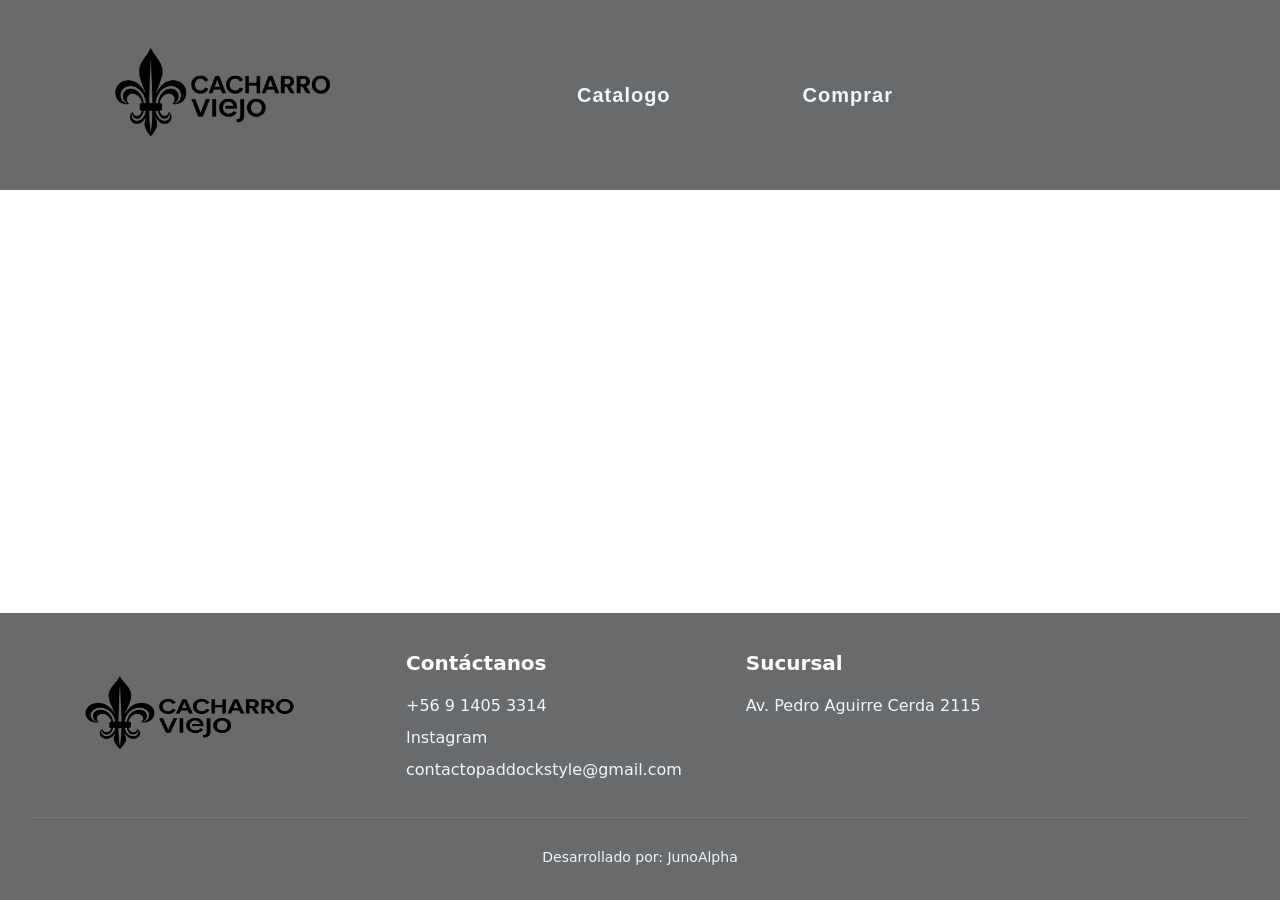
==== Juan Navarrete Fritz/catalogo.html @ e700becf "Add files via upload" ====
<!DOCTYPE html>
<html lang="es">
<head>
    <meta charset="UTF-8">
    <meta name="viewport" content="width=device-width, initial-scale=1.0">
    <title>Document</title>
    <link rel="stylesheet" href="styles.css">
    <link href="https://cdn.jsdelivr.net/npm/bootstrap@5.3.0/dist/css/bootstrap.min.css" rel="stylesheet">
</head>
<body>
    <header>
        <nav class="main_navbar">
      <div class="logo_container">
        <a href="index.html"><img src="Imagenes/Gemini_Generated_Image_rsvi2drsvi2drsvi (1).png" alt="Cacharro Viejo Logo"></a>
      </div>
      <ul>
        <li class="nav-cont"><a href="catalogo.html">Catalogo</a></li>
        <li class="nav-cont"><a href="compra.html">Comprar</a></li>
      </ul>
    </nav>
    </header>  

    <section class="footer_main">
    <footer class="footer_settings">
      <div class="footer_top">
        <a class="logo_link" href="index.html"><img src="Imagenes/Gemini_Generated_Image_rsvi2drsvi2drsvi (1).png" alt="Paddock Style logo"></a>
        <div class="footer_columns">
          <div class="footer_col">
            <p class="col_title">Contáctanos</p>
            <div class="col_info">
              <li><i class="bi bi-telephone"></i> +56 9 1405 3314</li>
              <li><a href="https://www.instagram.com/" target="_blank"><i class="bi bi-instagram"></i> Instagram</a>
              </li>
              <li><a href="mailto:juan.navarrete.fritz@gmail.com?subject=Consulta"><i
                    class="bi bi-envelope-at-fill"></i> contactopaddockstyle@gmail.com</a></li>
            </div>
          </div>
          <div class="footer_col">
            <p class="col_title">Sucursal</p>
            <div class="col_info">
              <a href="https://maps.app.goo.gl/JxFjL1ubP11rrr3u6" target="_blank"><i class="bi bi-geo-alt"></i> Av.
                Pedro Aguirre Cerda 2115</a>
            </div>
          </div>
        </div>
      </div>
      <hr class="footer_line">
      <div class="footer_bottom">
        <a href="https://github.com/JunoAlpha" target="_blank" class="dev_link">Desarrollado por: JunoAlpha</a>
      </div>
    </footer>
    <script src="app.js"></script>
    <script src="https://cdn.jsdelivr.net/npm/bootstrap@5.3.0/dist/js/bootstrap.bundle.min.js"></script>
</body>
</html>
---- Juan Navarrete Fritz/styles.css ----
body {
    background-color: rgb(203, 208, 211);
    margin: 0;
    display: grid;
    flex-direction: column;
    grid-template-rows: auto 1fr auto;
    min-height: 100vh;
    height: 100%;
    overflow-y: scroll;
}

main {
    flex: 1 0 auto;
}

header {
    position: sticky;
    top: 0;
    z-index: 1000;
}

.main_navbar {
    display: flex;
    justify-content: space-between;
    align-items: center;
    padding: 10px;
    background-color: #686a6c ;
}

.logo_container {
    margin-left: 50px;
    background-color: transparent;
}

.logo_container img {
    width: 320px;
    height: 170px;
}

.main_navbar ul {
    display: flex;
    position: relative;
    right: 90px;
    justify-content: center;
    list-style: none;
    gap: 100px;
    flex: 1;
    padding: 0;
    margin: 0;
}

.main_navbar a {
    text-decoration: none;
    color: aliceblue;
    padding: 0.5rem 1rem;
    border-radius: 5px;
    transition: background-color 0.3s ease;
    font-size: 20px;
    font-weight: bold;
    font-family: 'Allerta Stencil', sans-serif;
    letter-spacing: 1px;
}

.main_navbar a:hover {
    background-color: rgba(255, 255, 255, 0.2);
    color: aliceblue;
}

.logo_container a {
    padding: 0;
    border-radius: 0;
    transition: none;
}

.logo_container a:hover {
    width: 320px;
    height: 170px;
    background-color: transparent;
}

.footer_main {
    display: flex;
    justify-content: flex-end;
    flex-direction: column;
    margin-top: auto;
    flex-shrink: 0;
    flex-wrap: wrap;
}

.footer_settings {
    display: flex;
    flex-direction: column;
    padding: 2rem;
    background-color: #686a6c;
    flex-wrap: wrap;

}

.footer_top {
    display: flex;
    align-items: center;
    gap: 4rem;
    padding-bottom: 1rem;
}

.logo_link {
    margin: 0;
}

.footer_settings img {
    width: 310px;
    height: 140px;
}

.footer_columns {
    display: flex;
    gap: 4rem;
}

.footer_col {
    display: flex;
    flex-direction: column;
    gap: 0.5rem;
}

.col_title {
    font-size: 20px;
    font-weight: bold;
    color: white;
    margin: 0 0 0.5rem 0;
}

.col_info {
    display: flex;
    flex-direction: column;
    gap: 0.5rem;
    list-style: none;
    color: aliceblue;
}

.col_info a {
    text-decoration: none;
    color: aliceblue;
    list-style: none;
}

.col_info a:hover {
    text-decoration: underline;
    color: aliceblue;
}

.footer_line {
    border: none;
    border-top: 1px solid rgba(255, 255, 255, 0.4);
    width: 100%;
}

.footer_bottom {
    display: flex;
    justify-content: center;
    padding-top: 0.8rem;
}

.dev_link {
    text-decoration: none;
    font-size: 14px;
    color: aliceblue;
    margin: 0;
}

.dev_link:hover {
    text-decoration: underline;
}

/* Imagen Principal (Hero) */
.hero_section {
    width: 100%;
    height: 100%;
    display: flex;
    justify-content: center;
}

.hero_image {
    width: 100%;
    object-fit: cover;
}

@media (max-width: 1024px) {
    .main_navbar ul {
        gap: 30px;
        left: 20px;
    }

    .logo_container {
        margin-left: 20px;
    }

    .logo_container img {
        width: 170px;
        height: 70px;
    }

    .main_navbar a {
        font-size: 15px;
        padding: 0.4rem 0.6rem;
    }
}

@media (max-width: 768px) {
    .main_navbar {
        flex-direction: column;
        padding: 15px;
    }

    .logo_container {
        margin-left: 0;
    }

    .main_navbar ul {
        flex-wrap: wrap;
        justify-content: center;
        left: 0;
        gap: 10px;
        padding: 10px 0;
    }

    .footer_top {
        flex-direction: column;
        align-items: center;
        gap: 2rem;
    }

    .footer_columns {
        flex-direction: column;
        gap: 2rem;
        align-items: center;
        text-align: center;
    }
}

@media (max-width: 480px) {
    .main_navbar ul {
        flex-direction: column;
        align-items: center;
        gap: 5px;
    }

    .logo_container img {
        width: 150px;
        height: 60px;
    }

    .main_navbar a {
        font-size: 14px;
    }

    .footer_settings {
        padding: 1rem;
    }

    .footer_settings img {
        width: 200px;
        height: 90px;
    }

    .footer_top {
        flex-direction: column;
        align-items: center;
        gap: 1rem;
    }

    .footer_columns {
        flex-direction: column;
        align-items: center;
        text-align: center;
        gap: 1.5rem;
    }

    .col_title {
        font-size: 16px;
    }

    .col_info a {
        font-size: 14px;
    }

    .dev_link {
        font-size: 12px;
        text-align: center;
    }

    .hero_image {
        height: auto;
        max-height: 600px;
}


@media (min-width: 992px) {
    .hero_image {
        height: auto;
        max-height: 600px;
    }
}

@media (max-width: 769px) {
    .hero_image {
        overflow: hidden;
    }
}

@media (max-width: 769px) {
    .hero_image {
        width: 100%;
        height: 100%;
    }
}
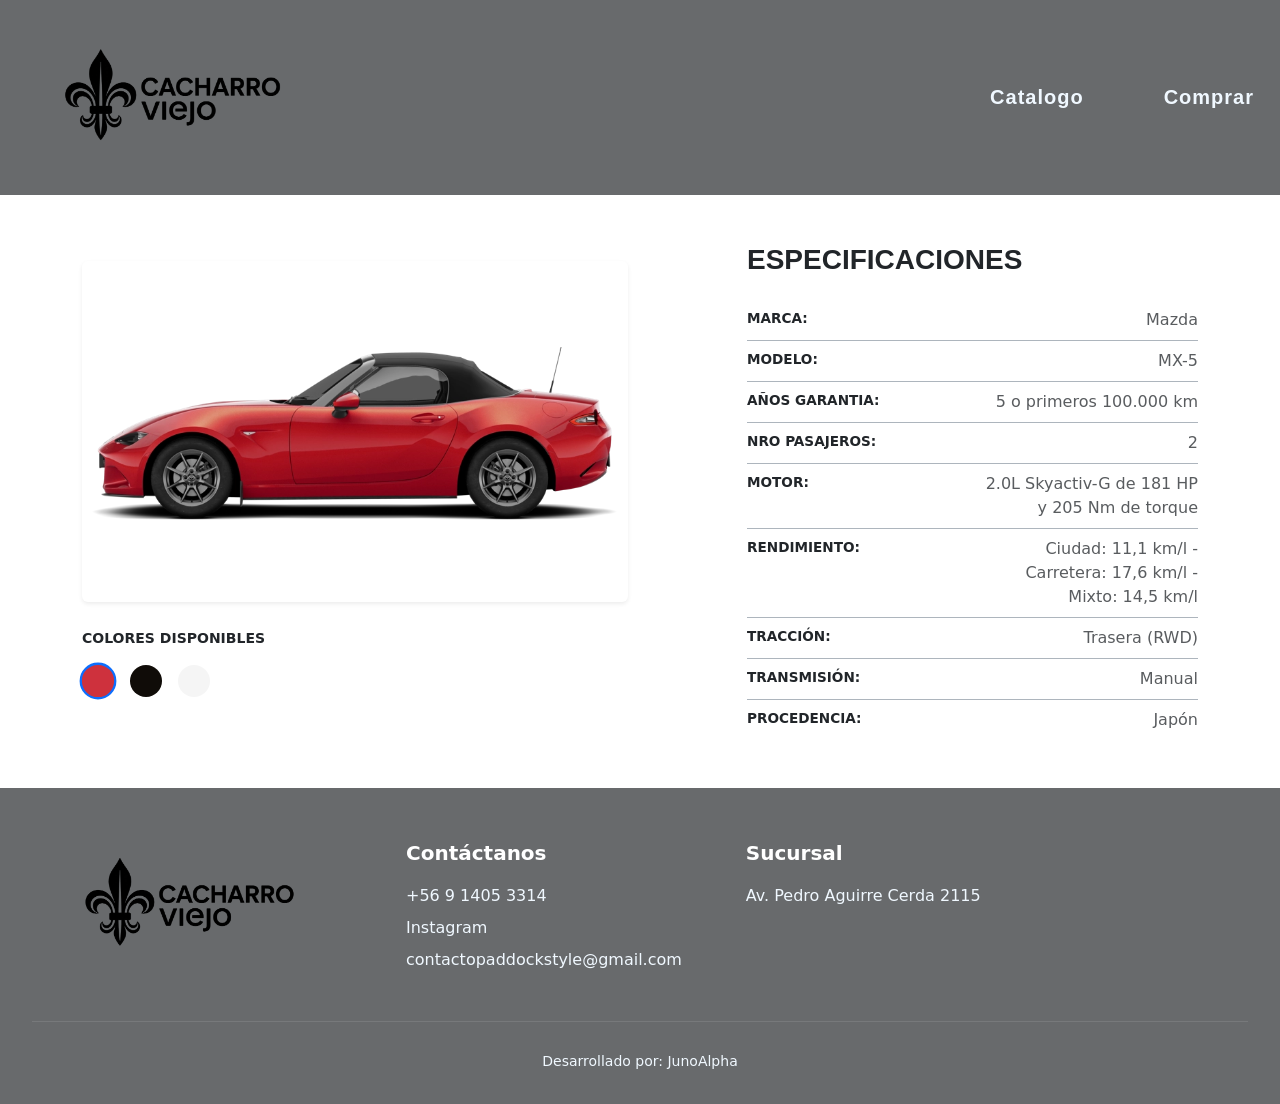
==== commit c5f14a5b: "Creado las bases de las paginas html y selector de colores del auto e informacion de este" ====
--- a/Juan Navarrete Fritz/catalogo.html
+++ b/Juan Navarrete Fritz/catalogo.html
@@ -20,6 +20,25 @@
     </nav>
     </header>  
 
+    <div class="container my-5">
+        <div class="row align-items-center">
+            <!-- Izquierda: Imagen y Colores -->
+            <div class="col-md-6 mb-4">
+                <img id="imagen_vehiculo" alt="Vehículo" class="img-fluid mb-4 rounded shadow-sm">
+                
+                <label class="form-label fw-bold small text-uppercase ls-1">Colores Disponibles</label>
+                <div id="selector_colores" class="d-flex flex-wrap gap-3 mt-2"></div>
+            </div>
+            
+            <!-- Derecha: Detalles de las primeras 10 propiedades -->
+            <div class="col-md-5 offset-md-1">
+                <h3 class="mb-4 text-uppercase fw-bold" style="font-family: 'Allerta Stencil', sans-serif;">Especificaciones</h3>
+                <ul id="detalles-auto" class="list-group list-group-flush">
+                    <!-- JS inyectará los detalles aquí -->
+                </ul>
+            </div>
+        </div>
+    </div>
     <section class="footer_main">
     <footer class="footer_settings">
       <div class="footer_top">
--- a/Juan Navarrete Fritz/styles.css
+++ b/Juan Navarrete Fritz/styles.css
@@ -28,23 +28,23 @@
 }
 
 .logo_container {
-    margin-left: 50px;
     background-color: transparent;
+    display: flex;
+    align-items: center;
 }
 
 .logo_container img {
-    width: 320px;
-    height: 170px;
+    max-width: 320px;
+    height: auto;
+    width: 100%;
 }
 
 .main_navbar ul {
     display: flex;
-    position: relative;
-    right: 90px;
     justify-content: center;
+    align-items: center;
     list-style: none;
-    gap: 100px;
-    flex: 1;
+    gap: 3rem;
     padding: 0;
     margin: 0;
 }
@@ -85,6 +85,7 @@
     margin-top: auto;
     flex-shrink: 0;
     flex-wrap: wrap;
+    margin-bottom: 0;
 }
 
 .footer_settings {
@@ -108,8 +109,9 @@
 }
 
 .footer_settings img {
-    width: 310px;
-    height: 140px;
+    max-width: 310px;
+    height: auto;
+    width: 100%;
 }
 
 .footer_columns {
@@ -185,133 +187,117 @@
     object-fit: cover;
 }
 
+.coloresDiv input[type="radio"] {
+    position: absolute;
+    opacity: 0;
+    width: 0;
+    height: 0;
+}
+.color-circle {
+    display: block;
+    width: 32px;
+    height: 32px;
+    border-radius: 50%;
+    border: 2px solid transparent;
+    transition: all 0.3s ease;
+    cursor: pointer;
+}
+.coloresDiv input:checked + .color-circle {
+    border-color: #0d6efd;
+    transform: scale(1.15);
+}
+
+/* --- Media Queries Responsivos --- */
+
+/* Tablets (1024px) */
 @media (max-width: 1024px) {
     .main_navbar ul {
-        gap: 30px;
-        left: 20px;
-    }
-
-    .logo_container {
-        margin-left: 20px;
+        gap: 1.5rem;
     }
 
     .logo_container img {
-        width: 170px;
-        height: 70px;
+        max-width: 250px;
     }
 
     .main_navbar a {
-        font-size: 15px;
-        padding: 0.4rem 0.6rem;
-    }
-}
-
+        font-size: 18px;
+    }
+    
+    .footer_top {
+        gap: 2rem;
+    }
+
+    .footer_columns {
+        gap: 2rem;
+    }
+}
+
+/* Teléfonos y Tablets en vertical (768px) */
 @media (max-width: 768px) {
     .main_navbar {
         flex-direction: column;
-        padding: 15px;
-    }
-
-    .logo_container {
-        margin-left: 0;
+        padding: 1rem;
+        gap: 1rem;
+    }
+
+    .logo_container img {
+        max-width: 200px;
     }
 
     .main_navbar ul {
+        gap: 1rem;
         flex-wrap: wrap;
-        justify-content: center;
-        left: 0;
-        gap: 10px;
-        padding: 10px 0;
     }
 
     .footer_top {
         flex-direction: column;
         align-items: center;
+        text-align: center;
         gap: 2rem;
     }
 
     .footer_columns {
         flex-direction: column;
+        align-items: center;
         gap: 2rem;
-        align-items: center;
-        text-align: center;
-    }
-}
-
+    }
+
+    .footer_settings img {
+        max-width: 250px;
+    }
+    
+    .hero_image {
+        max-height: 400px;
+    }
+}
+
+/* Teléfonos pequeños (480px) */
 @media (max-width: 480px) {
     .main_navbar ul {
         flex-direction: column;
-        align-items: center;
-        gap: 5px;
+        width: 100%;
+        gap: 0.5rem;
+    }
+    
+    .main_navbar a {
+        display: block;
+        width: 100%;
+        text-align: center;
     }
 
     .logo_container img {
-        width: 150px;
-        height: 60px;
-    }
-
-    .main_navbar a {
-        font-size: 14px;
+        max-width: 150px;
     }
 
     .footer_settings {
         padding: 1rem;
     }
-
-    .footer_settings img {
-        width: 200px;
-        height: 90px;
-    }
-
-    .footer_top {
-        flex-direction: column;
-        align-items: center;
-        gap: 1rem;
-    }
-
-    .footer_columns {
-        flex-direction: column;
-        align-items: center;
-        text-align: center;
-        gap: 1.5rem;
-    }
-
+    
+    .hero_image {
+        max-height: 300px;
+    }
+    
     .col_title {
-        font-size: 16px;
-    }
-
-    .col_info a {
-        font-size: 14px;
-    }
-
-    .dev_link {
-        font-size: 12px;
-        text-align: center;
-    }
-
-    .hero_image {
-        height: auto;
-        max-height: 600px;
-}
-
-
-@media (min-width: 992px) {
-    .hero_image {
-        height: auto;
-        max-height: 600px;
-    }
-}
-
-@media (max-width: 769px) {
-    .hero_image {
-        overflow: hidden;
-    }
-}
-
-@media (max-width: 769px) {
-    .hero_image {
-        width: 100%;
-        height: 100%;
-    }
-}
-
+        font-size: 18px;
+    }
+}
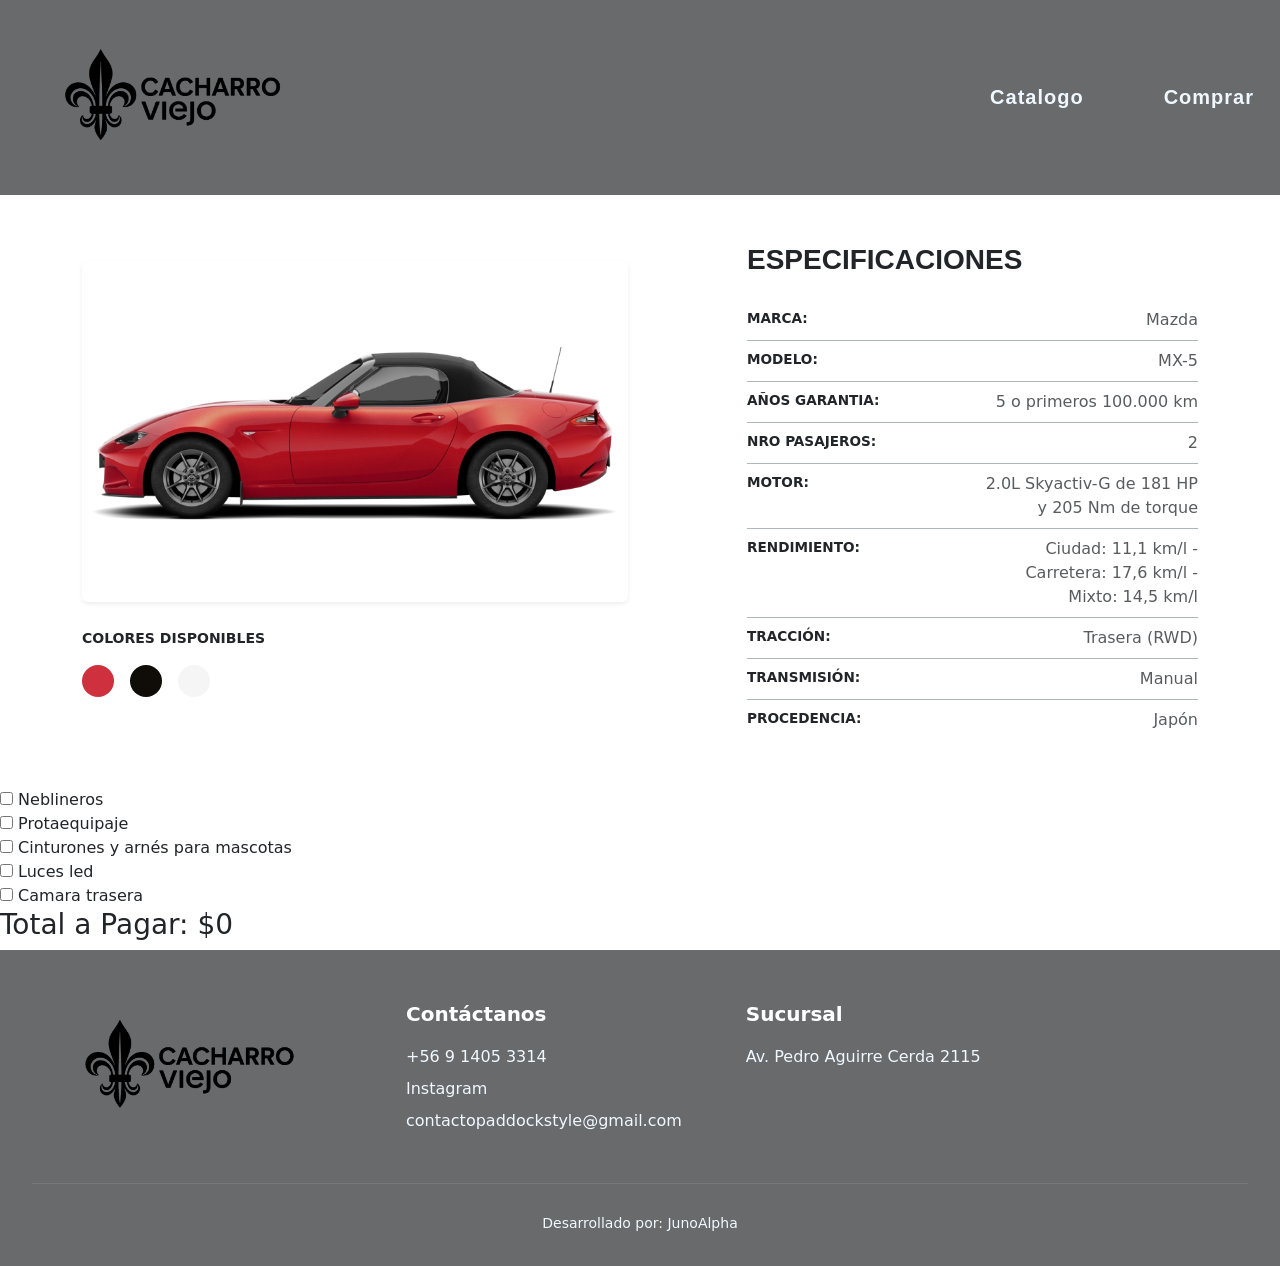
==== commit 649bf589: "feat: completadas las funciones checkbox de los adicionales al auto, junto con el calculo de los val" ====
--- a/Juan Navarrete Fritz/catalogo.html
+++ b/Juan Navarrete Fritz/catalogo.html
@@ -39,6 +39,14 @@
             </div>
         </div>
     </div>
+
+    <div id="contenedor_adicionales"></div>
+
+    <div class="resumen-compra">
+        <h3>Total a Pagar: $<span id="precio_total_display">0</span></h3>
+    </div>
+
+
     <section class="footer_main">
     <footer class="footer_settings">
       <div class="footer_top">
--- a/Juan Navarrete Fritz/styles.css
+++ b/Juan Navarrete Fritz/styles.css
@@ -193,7 +193,7 @@
     width: 0;
     height: 0;
 }
-.color-circle {
+.selector_circulo {
     display: block;
     width: 32px;
     height: 32px;
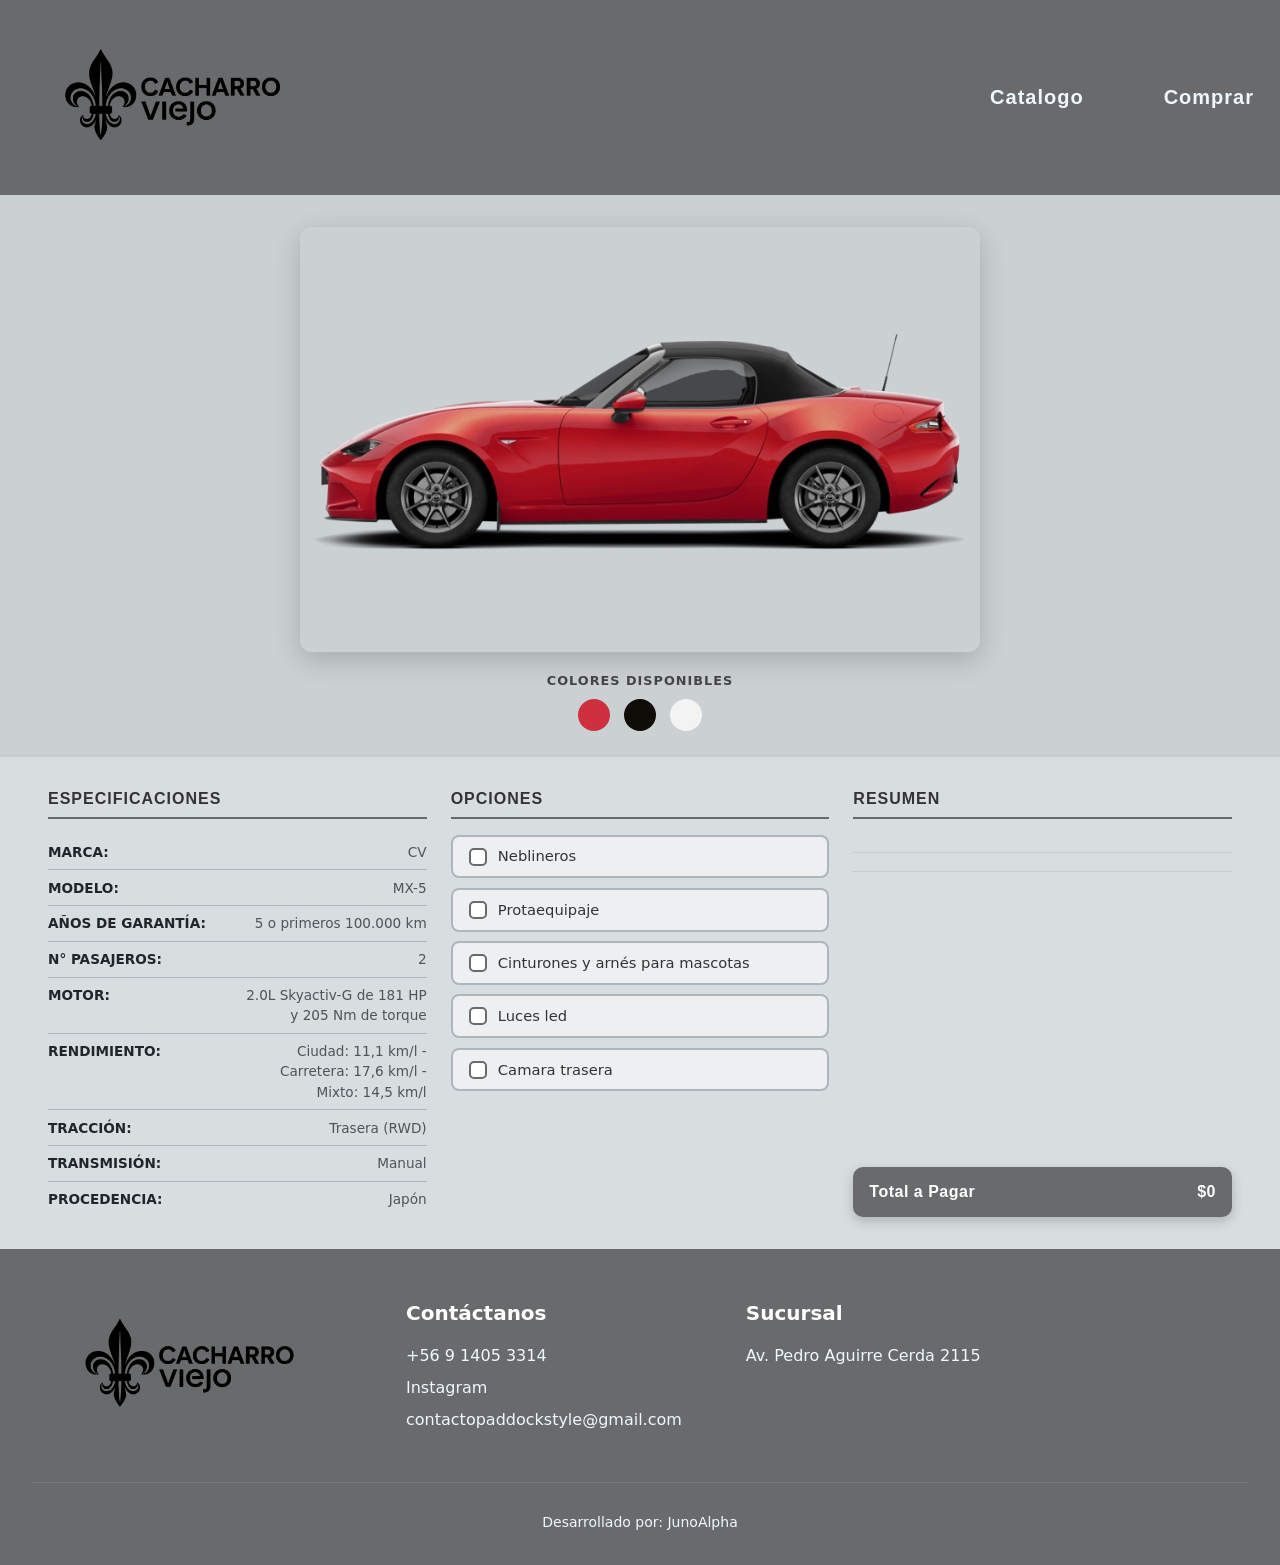
==== commit cbbcb95d: "feat & fix: se arreglaron las funciones de display de las pantallas de catalogo y compra par que cum" ====
--- a/Juan Navarrete Fritz/catalogo.html
+++ b/Juan Navarrete Fritz/catalogo.html
@@ -20,31 +20,45 @@
     </nav>
     </header>  
 
-    <div class="container my-5">
-        <div class="row align-items-center">
-            <!-- Izquierda: Imagen y Colores -->
-            <div class="col-md-6 mb-4">
-                <img id="imagen_vehiculo" alt="Vehículo" class="img-fluid mb-4 rounded shadow-sm">
-                
-                <label class="form-label fw-bold small text-uppercase ls-1">Colores Disponibles</label>
-                <div id="selector_colores" class="d-flex flex-wrap gap-3 mt-2"></div>
-            </div>
-            
-            <!-- Derecha: Detalles de las primeras 10 propiedades -->
-            <div class="col-md-5 offset-md-1">
-                <h3 class="mb-4 text-uppercase fw-bold" style="font-family: 'Allerta Stencil', sans-serif;">Especificaciones</h3>
-                <ul id="detalles-auto" class="list-group list-group-flush">
-                    <!-- JS inyectará los detalles aquí -->
-                </ul>
+    <!-- ── HERO: foto + colores centrados ── -->
+    <section class="catalogo-hero">
+        <img id="imagen_vehiculo" alt="Vehículo" class="catalogo-hero__img">
+        <div class="catalogo-hero__colores">
+            <label class="catalogo-hero__colores-label">Colores Disponibles</label>
+            <div id="selector_colores" class="catalogo-hero__selector"></div>
+        </div>
+    </section>
+
+    <!-- ── PANEL INFERIOR: 3 columnas ── -->
+    <section class="catalogo-panel">
+
+        <!-- Columna 1: Especificaciones -->
+        <div class="catalogo-panel__specs">
+            <h3 class="catalogo-panel__titulo">Especificaciones</h3>
+            <ul id="detalles-auto" class="list-group list-group-flush">
+                <!-- JS inyectará los detalles aquí -->
+            </ul>
+        </div>
+
+        <!-- Columna 2: Opciones adicionales -->
+        <div class="catalogo-panel__opciones">
+            <h3 class="catalogo-panel__titulo">Opciones</h3>
+            <div id="contenedor_adicionales"></div>
+        </div>
+
+        <!-- Columna 3: Resumen de compra -->
+        <div class="catalogo-panel__resumen">
+            <h3 class="catalogo-panel__titulo">Resumen</h3>
+            <p id="valor_base" class="resumen-linea"></p>
+            <p id="valor_color" class="resumen-linea"></p>
+            <ul id="valor_extras" class="resumen-extras"></ul>
+            <div class="resumen-total">
+                <span>Total a Pagar</span>
+                <span id="precio_total_display">$0</span>
             </div>
         </div>
-    </div>
 
-    <div id="contenedor_adicionales"></div>
-
-    <div class="resumen-compra">
-        <h3>Total a Pagar: $<span id="precio_total_display">0</span></h3>
-    </div>
+    </section>
 
 
     <section class="footer_main">
--- a/Juan Navarrete Fritz/styles.css
+++ b/Juan Navarrete Fritz/styles.css
@@ -301,3 +301,342 @@
         font-size: 18px;
     }
 }
+
+/* ══════════════════════════════════════════════
+   CATÁLOGO — HERO (foto + colores)
+══════════════════════════════════════════════ */
+.catalogo-hero {
+    display: flex;
+    flex-direction: column;
+    align-items: center;
+    padding: 2rem 1rem 1.5rem;
+    background-color: rgb(203, 208, 211);
+}
+
+.catalogo-hero__img {
+    width: 100%;
+    max-width: 680px;
+    height: auto;
+    border-radius: 12px;
+    box-shadow: 0 8px 28px rgba(0,0,0,0.18);
+    object-fit: cover;
+}
+
+.catalogo-hero__colores {
+    display: flex;
+    flex-direction: column;
+    align-items: center;
+    gap: 0.6rem;
+    margin-top: 1.2rem;
+}
+
+.catalogo-hero__colores-label {
+    font-size: 0.8rem;
+    font-weight: 700;
+    text-transform: uppercase;
+    letter-spacing: 1px;
+    color: #444;
+}
+
+.catalogo-hero__selector {
+    display: flex;
+    gap: 0.9rem;
+    flex-wrap: wrap;
+    justify-content: center;
+}
+
+/* ══════════════════════════════════════════════
+   CATÁLOGO — PANEL 3 COLUMNAS
+══════════════════════════════════════════════ */
+.catalogo-panel {
+    display: grid;
+    grid-template-columns: 1fr 1fr 1fr;
+    gap: 1.5rem;
+    padding: 2rem 3rem;
+    background-color: #d8dde0;
+    border-top: 2px solid rgba(0,0,0,0.08);
+}
+
+.catalogo-panel__titulo {
+    font-family: 'Allerta Stencil', sans-serif;
+    font-size: 1rem;
+    font-weight: 700;
+    text-transform: uppercase;
+    letter-spacing: 1px;
+    color: #333;
+    margin-bottom: 1rem;
+    padding-bottom: 0.5rem;
+    border-bottom: 2px solid #686a6c;
+}
+
+/* ── Specs (columna izquierda) ── */
+.catalogo-panel__specs .list-group-item {
+    background: transparent;
+    font-size: 0.85rem;
+    padding: 0.45rem 0;
+}
+
+/* ── Opciones / adicionales (columna central) ── */
+.catalogo-panel__opciones {
+    display: flex;
+    flex-direction: column;
+}
+
+.adicionalesDiv {
+    display: flex;
+    align-items: center;
+    margin-bottom: 0.6rem;
+}
+
+/* Ocultar el checkbox nativo */
+.adicionalesDiv input[type="checkbox"] {
+    position: absolute;
+    opacity: 0;
+    width: 0;
+    height: 0;
+}
+
+/* Checkbox estilizado */
+.adicional-label {
+    display: flex;
+    align-items: center;
+    gap: 0.7rem;
+    cursor: pointer;
+    font-size: 0.92rem;
+    color: #333;
+    padding: 0.55rem 1rem;
+    border-radius: 8px;
+    border: 2px solid #adb5bd;
+    background: rgba(255,255,255,0.55);
+    width: 100%;
+    transition: border-color 0.2s ease, background 0.2s ease, box-shadow 0.2s ease;
+    user-select: none;
+}
+
+/* Cuadrado personalizado a la izquierda del label */
+.adicional-label::before {
+    content: "";
+    display: inline-block;
+    flex-shrink: 0;
+    width: 18px;
+    height: 18px;
+    border-radius: 5px;
+    border: 2px solid #686a6c;
+    background: white;
+    transition: background 0.2s ease, border-color 0.2s ease;
+}
+
+/* Estado marcado */
+.adicionalesDiv input[type="checkbox"]:checked + .adicional-label {
+    border-color: #686a6c;
+    background: rgba(104, 106, 108, 0.12);
+    box-shadow: 0 2px 8px rgba(104,106,108,0.2);
+}
+
+.adicionalesDiv input[type="checkbox"]:checked + .adicional-label::before {
+    background: #686a6c;
+    border-color: #686a6c;
+    background-image: url("data:image/svg+xml,%3Csvg xmlns='http://www.w3.org/2000/svg' viewBox='0 0 16 16'%3E%3Cpath fill='white' d='M13.854 3.646a.5.5 0 0 1 0 .708l-7 7a.5.5 0 0 1-.708 0l-3.5-3.5a.5.5 0 1 1 .708-.708L6.5 10.293l6.646-6.647a.5.5 0 0 1 .708 0z'/%3E%3C/svg%3E");
+    background-size: 12px;
+    background-repeat: no-repeat;
+    background-position: center;
+}
+
+.adicional-label:hover {
+    border-color: #686a6c;
+    background: rgba(255,255,255,0.8);
+}
+
+/* ── Resumen / total (columna derecha) ── */
+.catalogo-panel__resumen {
+    display: flex;
+    flex-direction: column;
+    gap: 0.5rem;
+}
+
+.resumen-linea {
+    font-size: 0.9rem;
+    color: #444;
+    margin: 0;
+    padding: 0.3rem 0;
+    border-bottom: 1px solid rgba(0,0,0,0.08);
+}
+
+.resumen-extras {
+    list-style: none;
+    padding: 0;
+    margin: 0;
+    display: flex;
+    flex-direction: column;
+    gap: 0.25rem;
+}
+
+.resumen-extras li {
+    font-size: 0.88rem;
+    color: #555;
+    padding: 0.25rem 0;
+    border-bottom: 1px dashed rgba(0,0,0,0.1);
+}
+
+.resumen-total {
+    display: flex;
+    justify-content: space-between;
+    align-items: center;
+    margin-top: auto;
+    padding: 0.8rem 1rem;
+    background: #686a6c;
+    border-radius: 10px;
+    color: white;
+    font-weight: 700;
+    font-size: 1rem;
+    font-family: 'Allerta Stencil', sans-serif;
+    letter-spacing: 0.5px;
+    box-shadow: 0 4px 12px rgba(0,0,0,0.2);
+}
+
+/* ── Responsivo del panel ── */
+@media (max-width: 1024px) {
+    .catalogo-panel {
+        grid-template-columns: 1fr 1fr;
+        padding: 1.5rem 2rem;
+    }
+    .catalogo-panel__resumen {
+        grid-column: 1 / -1;
+    }
+}
+
+@media (max-width: 768px) {
+    .catalogo-panel {
+        grid-template-columns: 1fr;
+        padding: 1.2rem;
+    }
+    .catalogo-hero__img {
+        max-width: 100%;
+    }
+}
+
+/* ══════════════════════════════════════════════
+   PÁGINA DE COMPRA — ESTILOS SIMPLIFICADOS
+══════════════════════════════════════════════ */
+.compra-contenedor {
+    display: flex;
+    justify-content: center;
+    align-items: center;
+    padding: 3rem 1.5rem;
+    background-color: rgb(203, 208, 211);
+}
+
+.desglose-compra {
+    background: #ffffff;
+    border-radius: 8px;
+    box-shadow: 0 4px 15px rgba(0, 0, 0, 0.08);
+    width: 100%;
+    max-width: 500px;
+    padding: 2rem;
+    display: flex;
+    flex-direction: column;
+    gap: 1rem;
+}
+
+.titulo-compra {
+    font-family: 'Allerta Stencil', sans-serif;
+    font-size: 1.5rem;
+    font-weight: bold;
+    color: #333;
+    text-transform: uppercase;
+    letter-spacing: 0.5px;
+    margin: 0 0 0.5rem 0;
+    text-align: center;
+    border-bottom: 2px solid #686a6c;
+    padding-bottom: 0.5rem;
+}
+
+.detalle-items {
+    display: flex;
+    flex-direction: column;
+    gap: 0.8rem;
+}
+
+.detalle-linea {
+    font-size: 1rem;
+    color: #444;
+    margin: 0;
+    padding: 0.2rem 0;
+    border-bottom: 1px dashed rgba(0, 0, 0, 0.08);
+}
+
+.detalles-adicionales {
+    display: flex;
+    flex-direction: column;
+    gap: 0.4rem;
+}
+
+.titulo-adicionales {
+    font-weight: bold;
+    font-size: 1rem;
+    color: #555;
+}
+
+#valor_extras {
+    list-style: none;
+    padding: 0 0 0 1rem;
+    margin: 0;
+    display: flex;
+    flex-direction: column;
+    gap: 0.3rem;
+}
+
+#valor_extras li {
+    font-size: 0.95rem;
+    color: #666;
+}
+
+#valor_extras li::before {
+    content: "– ";
+    color: #888;
+}
+
+.linea-compra {
+    border: none;
+    border-top: 1px solid rgba(0, 0, 0, 0.12);
+    margin: 0.5rem 0;
+}
+
+.total-compra {
+    font-family: 'Allerta Stencil', sans-serif;
+    font-size: 1.3rem;
+    font-weight: bold;
+    color: #333;
+    margin: 0;
+    text-align: right;
+}
+
+.total-compra span {
+    color: #28a745;
+}
+
+.boton-confirmar {
+    font-family: 'Allerta Stencil', sans-serif;
+    font-size: 1rem;
+    text-transform: uppercase;
+    font-weight: bold;
+    background: #686a6c;
+    color: white;
+    border: none;
+    border-radius: 6px;
+    padding: 0.8rem;
+    cursor: pointer;
+    transition: background-color 0.2s;
+    margin-top: 0.5rem;
+    text-align: center;
+}
+
+.boton-confirmar:hover {
+    background: #4e5052;
+}
+
+.boton-confirmar:active {
+    transform: scale(0.99);
+}
+
+
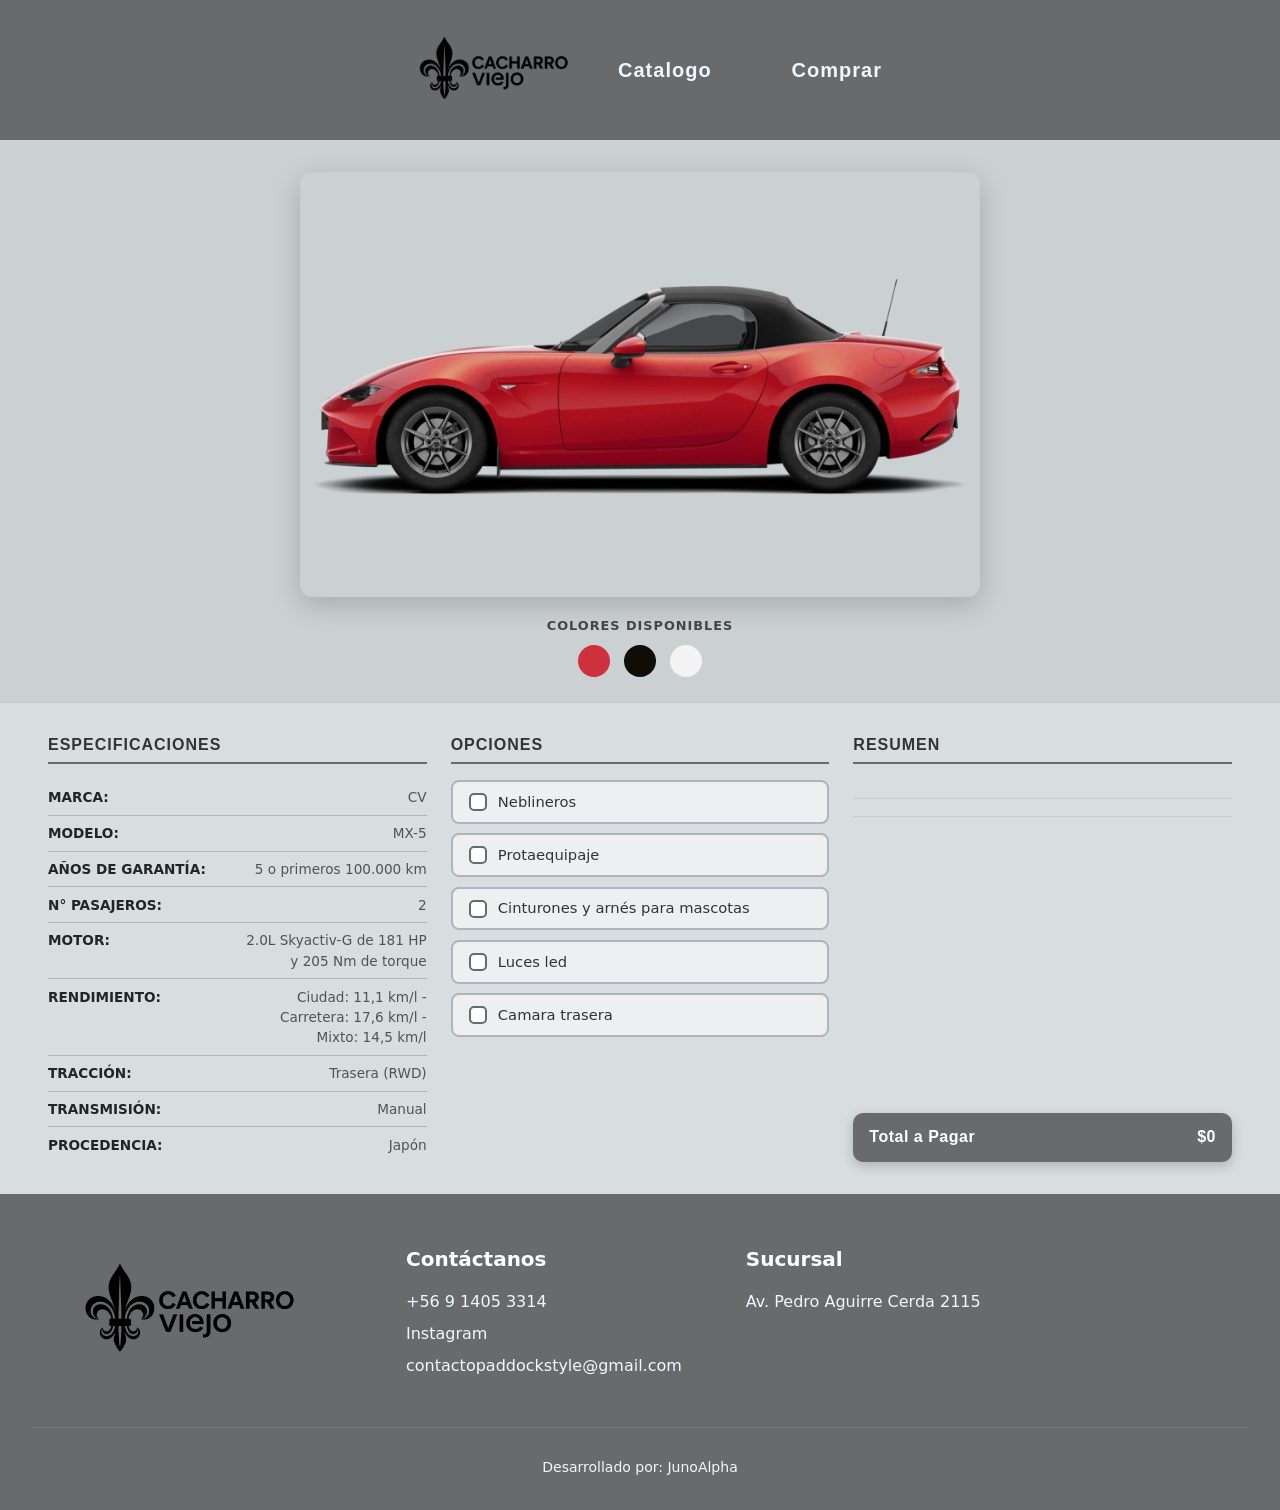
==== commit 04c590c6: "feat: se agregó un formulario de datos del cliente al momento de hacer el pago del vehículo, el pago" ====
--- a/Juan Navarrete Fritz/catalogo.html
+++ b/Juan Navarrete Fritz/catalogo.html
@@ -20,7 +20,6 @@
     </nav>
     </header>  
 
-    <!-- ── HERO: foto + colores centrados ── -->
     <section class="catalogo-hero">
         <img id="imagen_vehiculo" alt="Vehículo" class="catalogo-hero__img">
         <div class="catalogo-hero__colores">
@@ -29,24 +28,16 @@
         </div>
     </section>
 
-    <!-- ── PANEL INFERIOR: 3 columnas ── -->
     <section class="catalogo-panel">
-
-        <!-- Columna 1: Especificaciones -->
         <div class="catalogo-panel__specs">
             <h3 class="catalogo-panel__titulo">Especificaciones</h3>
             <ul id="detalles-auto" class="list-group list-group-flush">
-                <!-- JS inyectará los detalles aquí -->
             </ul>
         </div>
-
-        <!-- Columna 2: Opciones adicionales -->
         <div class="catalogo-panel__opciones">
             <h3 class="catalogo-panel__titulo">Opciones</h3>
             <div id="contenedor_adicionales"></div>
         </div>
-
-        <!-- Columna 3: Resumen de compra -->
         <div class="catalogo-panel__resumen">
             <h3 class="catalogo-panel__titulo">Resumen</h3>
             <p id="valor_base" class="resumen-linea"></p>
--- a/Juan Navarrete Fritz/styles.css
+++ b/Juan Navarrete Fritz/styles.css
@@ -21,7 +21,7 @@
 
 .main_navbar {
     display: flex;
-    justify-content: space-between;
+    justify-content: center;
     align-items: center;
     padding: 10px;
     background-color: #686a6c ;
@@ -34,8 +34,8 @@
 }
 
 .logo_container img {
-    max-width: 320px;
-    height: auto;
+    max-width: 300px;
+    height: 120px;
     width: 100%;
 }
 
@@ -73,9 +73,18 @@
 }
 
 .logo_container a:hover {
-    width: 320px;
-    height: 170px;
+    max-width: 300px;
+    height: 120px;
     background-color: transparent;
+}
+
+.imagen_promo img{
+    width: 100%;
+    max-width: 800px;
+    height: auto;
+    border-radius: 12px;
+    box-shadow: 0 8px 28px rgba(0,0,0,0.18);
+    object-fit: cover;
 }
 
 .footer_main {
@@ -174,7 +183,6 @@
     text-decoration: underline;
 }
 
-/* Imagen Principal (Hero) */
 .hero_section {
     width: 100%;
     height: 100%;
@@ -207,9 +215,6 @@
     transform: scale(1.15);
 }
 
-/* --- Media Queries Responsivos --- */
-
-/* Tablets (1024px) */
 @media (max-width: 1024px) {
     .main_navbar ul {
         gap: 1.5rem;
@@ -232,7 +237,6 @@
     }
 }
 
-/* Teléfonos y Tablets en vertical (768px) */
 @media (max-width: 768px) {
     .main_navbar {
         flex-direction: column;
@@ -271,7 +275,6 @@
     }
 }
 
-/* Teléfonos pequeños (480px) */
 @media (max-width: 480px) {
     .main_navbar ul {
         flex-direction: column;
@@ -302,9 +305,6 @@
     }
 }
 
-/* ══════════════════════════════════════════════
-   CATÁLOGO — HERO (foto + colores)
-══════════════════════════════════════════════ */
 .catalogo-hero {
     display: flex;
     flex-direction: column;
@@ -345,9 +345,6 @@
     justify-content: center;
 }
 
-/* ══════════════════════════════════════════════
-   CATÁLOGO — PANEL 3 COLUMNAS
-══════════════════════════════════════════════ */
 .catalogo-panel {
     display: grid;
     grid-template-columns: 1fr 1fr 1fr;
@@ -369,14 +366,12 @@
     border-bottom: 2px solid #686a6c;
 }
 
-/* ── Specs (columna izquierda) ── */
 .catalogo-panel__specs .list-group-item {
     background: transparent;
     font-size: 0.85rem;
     padding: 0.45rem 0;
 }
 
-/* ── Opciones / adicionales (columna central) ── */
 .catalogo-panel__opciones {
     display: flex;
     flex-direction: column;
@@ -388,7 +383,6 @@
     margin-bottom: 0.6rem;
 }
 
-/* Ocultar el checkbox nativo */
 .adicionalesDiv input[type="checkbox"] {
     position: absolute;
     opacity: 0;
@@ -396,7 +390,6 @@
     height: 0;
 }
 
-/* Checkbox estilizado */
 .adicional-label {
     display: flex;
     align-items: center;
@@ -413,7 +406,6 @@
     user-select: none;
 }
 
-/* Cuadrado personalizado a la izquierda del label */
 .adicional-label::before {
     content: "";
     display: inline-block;
@@ -426,7 +418,6 @@
     transition: background 0.2s ease, border-color 0.2s ease;
 }
 
-/* Estado marcado */
 .adicionalesDiv input[type="checkbox"]:checked + .adicional-label {
     border-color: #686a6c;
     background: rgba(104, 106, 108, 0.12);
@@ -447,7 +438,6 @@
     background: rgba(255,255,255,0.8);
 }
 
-/* ── Resumen / total (columna derecha) ── */
 .catalogo-panel__resumen {
     display: flex;
     flex-direction: column;
@@ -494,7 +484,6 @@
     box-shadow: 0 4px 12px rgba(0,0,0,0.2);
 }
 
-/* ── Responsivo del panel ── */
 @media (max-width: 1024px) {
     .catalogo-panel {
         grid-template-columns: 1fr 1fr;
@@ -515,9 +504,25 @@
     }
 }
 
-/* ══════════════════════════════════════════════
-   PÁGINA DE COMPRA — ESTILOS SIMPLIFICADOS
-══════════════════════════════════════════════ */
+@media (max-width: 480px) {
+    .catalogo-panel {
+        padding: 1rem;
+    }
+    .catalogo-hero {
+        padding: 1rem 0.5rem;
+    }
+    .catalogo-panel__titulo {
+        font-size: 0.9rem;
+    }
+    .adicional-label {
+        font-size: 0.85rem;
+        padding: 0.4rem 0.8rem;
+    }
+    .resumen-total {
+        font-size: 0.9rem;
+        padding: 0.6rem 0.8rem;
+    }
+}
 .compra-contenedor {
     display: flex;
     justify-content: center;
@@ -639,4 +644,164 @@
     transform: scale(0.99);
 }
 
-
+@media (max-width: 768px) {
+    .compra-contenedor {
+        padding: 2rem 1rem;
+    }
+    .desglose-compra {
+        padding: 1.5rem;
+    }
+    .titulo-compra {
+        font-size: 1.3rem;
+    }
+    .total-compra {
+        font-size: 1.1rem;
+    }
+}
+
+@media (max-width: 480px) {
+    .compra-contenedor {
+        padding: 1rem 0.5rem;
+    }
+    .desglose-compra {
+        padding: 1rem;
+    }
+    .boton-confirmar {
+        font-size: 0.9rem;
+        padding: 0.7rem;
+    }
+}
+
+.index-contenedor {
+    padding: 2rem 4rem 5rem 4rem; 
+    background-color: rgb(203, 208, 211);
+    display: flex;
+    flex-direction: column;
+    gap: 5rem; 
+}
+
+.titulo-principal {
+    font-family: 'Allerta Stencil', sans-serif;
+    font-size: 2.2rem;
+    font-weight: bold;
+    color: #333;
+    text-transform: uppercase;
+    letter-spacing: 1px;
+    text-align: center;
+    margin-top: 2rem;
+    margin-bottom: 2rem;
+}
+
+.promo-contenido,
+.mantenimiento-contenido,
+.filosofia-contenido {
+    display: flex;
+    align-items: center;
+    gap: 3rem;
+}
+
+.texto-promo,
+.texto-mantenimiento,
+.texto-filosofia {
+    flex: 1;
+    text-align: left;
+}
+
+.texto-promo p,
+.texto-mantenimiento p,
+.texto-filosofia p {
+    font-size: 1.1rem;
+    line-height: 1.7;
+    color: #444;
+    margin: 0;
+}
+
+.texto-mantenimiento h2,
+.texto-filosofia h3 {
+    font-family: 'Allerta Stencil', sans-serif;
+    font-size: 1.8rem;
+    font-weight: bold;
+    color: #333;
+    text-transform: uppercase;
+    margin-bottom: 1rem;
+}
+
+.imagen-promo,
+.imagen-mantenimiento,
+.imagen-filosofia {
+    flex: 1.2;
+    display: flex;
+    justify-content: center;
+}
+
+.imagen-promo img,
+.imagen-mantenimiento img,
+.imagen-filosofia img {
+    width: 100%;
+    max-width: 650px;
+    height: auto;
+    border-radius: 12px;
+    box-shadow: 0 8px 24px rgba(0, 0, 0, 0.15);
+    object-fit: cover;
+}
+
+@media (max-width: 992px) {
+    .index-contenedor {
+        padding: 2rem 2rem 5rem 2rem;
+        gap: 4rem;
+    }
+    
+    .promo-contenido,
+    .mantenimiento-contenido,
+    .filosofia-contenido {
+        flex-direction: column;
+        gap: 2rem;
+    }
+    
+    .seccion-mantenimiento .mantenimiento-contenido {
+        flex-direction: column-reverse; 
+    }
+
+    .texto-promo,
+    .texto-mantenimiento,
+    .texto-filosofia {
+        text-align: center;
+    }
+    
+    .titulo-principal {
+        font-size: 1.8rem;
+    }
+}
+
+@media (max-width: 768px) {
+    .index-contenedor {
+        padding: 1.5rem 1.5rem 3rem 1.5rem;
+        gap: 3rem;
+    }
+    .texto-promo p,
+    .texto-mantenimiento p,
+    .texto-filosofia p {
+        font-size: 1rem;
+    }
+    .texto-mantenimiento h2,
+    .texto-filosofia h3 {
+        font-size: 1.5rem;
+    }
+    .titulo-principal {
+        font-size: 1.5rem;
+    }
+}
+
+@media (max-width: 480px) {
+    .index-contenedor {
+        padding: 1rem 1rem 2rem 1rem;
+        gap: 2rem;
+    }
+    .titulo-principal {
+        font-size: 1.3rem;
+    }
+    .texto-mantenimiento h2,
+    .texto-filosofia h3 {
+        font-size: 1.3rem;
+    }
+}
